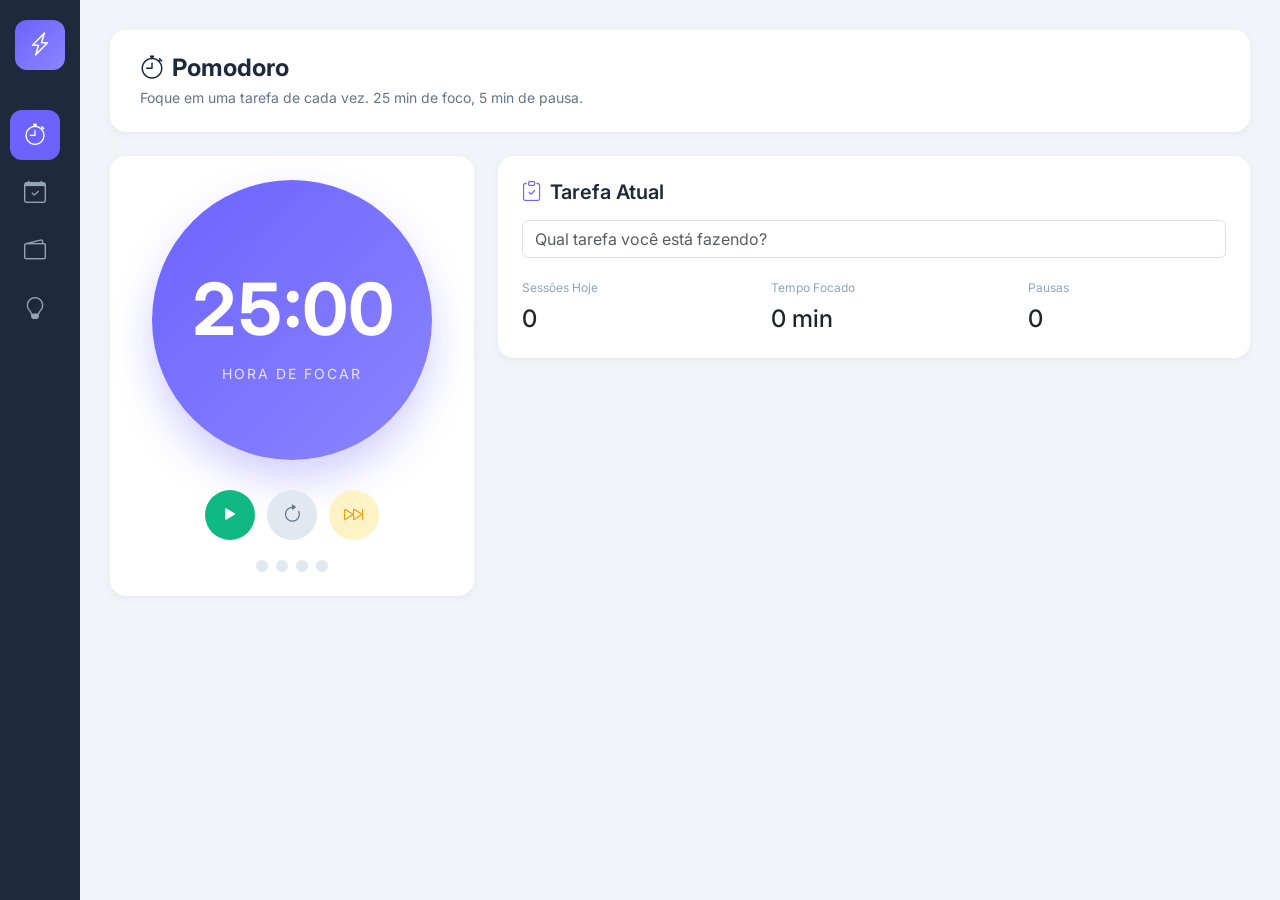
==== hub.html @ 2a26aab8 "Initial commit: OPB Sistema" ====
<!DOCTYPE html>
<html lang="pt-BR">
<head>
    <meta charset="UTF-8">
    <meta name="viewport" content="width=device-width, initial-scale=1.0">
    <title>OPB Hub - Produtividade</title>
    <link href="https://cdn.jsdelivr.net/npm/bootstrap@5.3.0/dist/css/bootstrap.min.css" rel="stylesheet">
    <link href="https://cdn.jsdelivr.net/npm/bootstrap-icons@1.10.0/font/bootstrap-icons.css" rel="stylesheet">
    <link href="https://fonts.googleapis.com/css2?family=Inter:wght@400;500;600;700&display=swap" rel="stylesheet">
    <style>
        * { font-family: 'Inter', sans-serif; }
        :root {
            --primary: #6C63FF;
            --success: #10B981;
            --warning: #F59E0B;
            --danger: #EF4444;
            --info: #3B82F6;
            --dark: #1E293B;
        }
        body { background: #F1F5F9; min-height: 100vh; }
        .sidebar {
            width: 80px;
            background: var(--dark);
            min-height: 100vh;
            position: fixed;
            left: 0;
            top: 0;
            display: flex;
            flex-direction: column;
            align-items: center;
            padding: 20px 0;
            z-index: 100;
        }
        .sidebar-logo {
            width: 50px;
            height: 50px;
            background: linear-gradient(135deg, var(--primary), #8B85FF);
            border-radius: 12px;
            display: flex;
            align-items: center;
            justify-content: center;
            color: white;
            font-size: 24px;
            margin-bottom: 40px;
        }
        .sidebar-nav { display: flex; flex-direction: column; gap: 8px; width: 100%; padding: 0 10px; }
        .nav-item {
            width: 50px;
            height: 50px;
            border-radius: 12px;
            display: flex;
            align-items: center;
            justify-content: center;
            color: #94A3B8;
            font-size: 22px;
            cursor: pointer;
            transition: all 0.3s;
            position: relative;
        }
        .nav-item:hover { background: rgba(255,255,255,0.1); color: white; }
        .nav-item.active { background: var(--primary); color: white; }
        .nav-item .tooltip { 
            position: absolute; 
            left: 60px; 
            background: var(--dark); 
            color: white; 
            padding: 6px 12px; 
            border-radius: 8px; 
            font-size: 13px;
            white-space: nowrap;
            opacity: 0;
            pointer-events: none;
            transition: opacity 0.3s;
        }
        .nav-item:hover .tooltip { opacity: 1; }
        .main { margin-left: 80px; padding: 30px; }
        .page { display: none; }
        .page.active { display: block; animation: fadeIn 0.4s ease; }
        @keyframes fadeIn { from { opacity: 0; } to { opacity: 1; } }
        .page-header {
            background: white;
            border-radius: 16px;
            padding: 24px 30px;
            margin-bottom: 24px;
            box-shadow: 0 2px 10px rgba(0,0,0,0.05);
        }
        .page-header h1 { font-size: 24px; font-weight: 700; margin: 0; color: var(--dark); }
        .page-header p { color: #64748B; margin: 4px 0 0; font-size: 14px; }
        .card {
            background: white;
            border-radius: 16px;
            padding: 24px;
            box-shadow: 0 2px 10px rgba(0,0,0,0.05);
            border: none;
        }
        .card h5 { font-weight: 600; color: var(--dark); margin-bottom: 16px; display: flex; align-items: center; gap: 8px; }
        .card h5 i { color: var(--primary); }
        
        /* Pomodoro */
        .pomodoro-timer {
            width: 280px;
            height: 280px;
            border-radius: 50%;
            background: linear-gradient(135deg, var(--primary), #8B85FF);
            display: flex;
            flex-direction: column;
            align-items: center;
            justify-content: center;
            margin: 0 auto;
            box-shadow: 0 20px 40px rgba(108, 99, 255, 0.3);
        }
        .pomodoro-time { font-size: 72px; font-weight: 700; color: white; font-variant-numeric: tabular-nums; }
        .pomodoro-label { color: rgba(255,255,255,0.8); font-size: 14px; text-transform: uppercase; letter-spacing: 2px; }
        .pomodoro-controls { display: flex; gap: 12px; justify-content: center; margin-top: 30px; }
        .btn-pomodoro {
            width: 50px;
            height: 50px;
            border-radius: 50%;
            border: none;
            display: flex;
            align-items: center;
            justify-content: center;
            font-size: 20px;
            transition: all 0.3s;
        }
        .btn-start { background: var(--success); color: white; }
        .btn-start:hover { transform: scale(1.1); }
        .btn-reset { background: #E2E8F0; color: #64748B; }
        .btn-skip { background: #FEF3C7; color: var(--warning); }
        .pomodoro-sessions { display: flex; gap: 8px; justify-content: center; margin-top: 20px; }
        .session-dot { width: 12px; height: 12px; border-radius: 50%; background: #E2E8F0; }
        .session-dot.done { background: var(--success); }
        
        /* Tasks */
        .task-item {
            display: flex;
            align-items: center;
            padding: 14px;
            background: #F8FAFC;
            border-radius: 12px;
            margin-bottom: 10px;
            transition: all 0.3s;
            cursor: pointer;
        }
        .task-item:hover { background: #F1F5F9; }
        .task-check {
            width: 24px;
            height: 24px;
            border-radius: 50%;
            border: 2px solid #CBD5E1;
            margin-right: 12px;
            display: flex;
            align-items: center;
            justify-content: center;
            transition: all 0.3s;
            flex-shrink: 0;
        }
        .task-item.done .task-check { background: var(--success); border-color: var(--success); color: white; }
        .task-item.done .task-text { text-decoration: line-through; color: #94A3B8; }
        .task-text { flex: 1; font-size: 14px; color: var(--dark); }
        .task-priority { width: 8px; height: 8px; border-radius: 50%; margin-left: 10px; }
        .task-priority.high { background: var(--danger); }
        .task-priority.medium { background: var(--warning); }
        .task-priority.low { background: var(--success); }
        .task-time { font-size: 12px; color: #94A3B8; margin-left: 10px; }
        .task-delete { color: #CBD5E1; margin-left: 10px; opacity: 0; transition: opacity 0.3s; }
        .task-item:hover .task-delete { opacity: 1; }
        .add-task {
            display: flex;
            gap: 10px;
            margin-top: 16px;
        }
        .add-task input { flex: 1; border: 2px solid #E2E8F0; border-radius: 10px; padding: 10px 14px; }
        .add-task input:focus { border-color: var(--primary); outline: none; }
        .add-task select { border: 2px solid #E2E8F0; border-radius: 10px; padding: 10px; background: white; }
        .add-task button { background: var(--primary); color: white; border: none; border-radius: 10px; padding: 10px 20px; font-weight: 600; }

        /* Finance */
        .finance-summary { display: grid; grid-template-columns: repeat(3, 1fr); gap: 16px; margin-bottom: 24px; }
        .finance-card {
            background: linear-gradient(135deg, var(--primary), #8B85FF);
            border-radius: 16px;
            padding: 20px;
            color: white;
        }
        .finance-card.income { background: linear-gradient(135deg, var(--success), #34D399); }
        .finance-card.expense { background: linear-gradient(135deg, var(--danger), #F87171); }
        .finance-card-label { font-size: 13px; opacity: 0.9; }
        .finance-card-value { font-size: 28px; font-weight: 700; margin-top: 4px; }
        .transaction-item {
            display: flex;
            align-items: center;
            padding: 12px 0;
            border-bottom: 1px solid #F1F5F9;
        }
        .transaction-item:last-child { border-bottom: none; }
        .transaction-icon {
            width: 40px;
            height: 40px;
            border-radius: 10px;
            display: flex;
            align-items: center;
            justify-content: center;
            margin-right: 12px;
        }
        .transaction-icon.income { background: #D1FAE5; color: var(--success); }
        .transaction-icon.expense { background: #FEE2E2; color: var(--danger); }
        .transaction-text { flex: 1; }
        .transaction-text strong { display: block; font-size: 14px; color: var(--dark); }
        .transaction-text span { font-size: 12px; color: #94A3B8; }
        .transaction-value { font-weight: 600; }
        .transaction-value.income { color: var(--success); }
        .transaction-value.expense { color: var(--danger); }
        .add-transaction { display: flex; gap: 10px; margin-top: 16px; }
        .add-transaction input, .add-transaction select { flex: 1; border: 2px solid #E2E8F0; border-radius: 10px; padding: 10px; }
        .add-transaction button { background: var(--primary); color: white; border: none; border-radius: 10px; padding: 10px 20px; font-weight: 600; }

        /* Ideas */
        .idea-card {
            background: linear-gradient(135deg, #FEF3C7, #FDE68A);
            border-radius: 12px;
            padding: 16px;
            margin-bottom: 12px;
            position: relative;
        }
        .idea-card h6 { font-weight: 600; color: #92400E; margin-bottom: 8px; }
        .idea-card p { font-size: 14px; color: #A16207; margin: 0; }
        .idea-tag {
            display: inline-block;
            background: rgba(255,255,255,0.6);
            padding: 4px 10px;
            border-radius: 20px;
            font-size: 11px;
            color: #92400E;
            margin-top: 10px;
        }
        .idea-date { position: absolute; top: 12px; right: 12px; font-size: 11px; color: #B45309; }
        .idea-actions { position: absolute; bottom: 12px; right: 12px; display: flex; gap: 8px; }
        .idea-actions button { background: white; border: none; width: 30px; height: 30px; border-radius: 8px; color: #92400E; cursor: pointer; }
        .add-idea { display: flex; gap: 10px; margin-bottom: 20px; }
        .add-idea input { flex: 1; border: 2px solid #E2E8F0; border-radius: 10px; padding: 12px; }
        .add-idea button { background: var(--warning); color: white; border: none; border-radius: 10px; padding: 12px 20px; font-weight: 600; }
        
        /* Calendar mini */
        .mini-calendar {
            display: grid;
            grid-template-columns: repeat(7, 1fr);
            gap: 4px;
            text-align: center;
        }
        .mini-calendar .day-name { font-size: 11px; color: #94A3B8; font-weight: 600; padding: 8px 0; }
        .mini-calendar .day {
            width: 36px;
            height: 36px;
            display: flex;
            align-items: center;
            justify-content: center;
            border-radius: 50%;
            font-size: 13px;
            cursor: pointer;
            transition: all 0.2s;
        }
        .mini-calendar .day:hover { background: #F1F5F9; }
        .mini-calendar .day.today { background: var(--primary); color: white; font-weight: 600; }
        .mini-calendar .day.has-task { background: #E0E7FF; }
        .mini-calendar .day.selected { background: #C7D2FE; }
    </style>
</head>
<body>
    <!-- Sidebar -->
    <div class="sidebar">
        <div class="sidebar-logo"><i class="bi bi-lightning-charge"></i></div>
        <div class="sidebar-nav">
            <div class="nav-item active" onclick="showPage('pomodoro')">
                <i class="bi bi-stopwatch"></i>
                <span class="tooltip">Pomodoro</span>
            </div>
            <div class="nav-item" onclick="showPage('planner')">
                <i class="bi bi-calendar-check"></i>
                <span class="tooltip">Planner</span>
            </div>
            <div class="nav-item" onclick="showPage('finances')">
                <i class="bi bi-wallet2"></i>
                <span class="tooltip">Finanças</span>
            </div>
            <div class="nav-item" onclick="showPage('ideas')">
                <i class="bi bi-lightbulb"></i>
                <span class="tooltip">Banco de Ideias</span>
            </div>
        </div>
    </div>

    <!-- Main Content -->
    <div class="main">
        <!-- POMODORO PAGE -->
        <div class="page active" id="page-pomodoro">
            <div class="page-header">
                <h1><i class="bi bi-stopwatch me-2"></i>Pomodoro</h1>
                <p>Foque em uma tarefa de cada vez. 25 min de foco, 5 min de pausa.</p>
            </div>
            <div class="row">
                <div class="col-md-4">
                    <div class="card">
                        <div class="pomodoro-timer">
                            <div class="pomodoro-time" id="timerDisplay">25:00</div>
                            <div class="pomodoro-label" id="timerLabel">Hora de Focar</div>
                        </div>
                        <div class="pomodoro-controls">
                            <button class="btn-pomodoro btn-start" onclick="toggleTimer()" id="btnToggle"><i class="bi bi-play-fill"></i></button>
                            <button class="btn-pomodoro btn-reset" onclick="resetTimer()"><i class="bi bi-arrow-clockwise"></i></button>
                            <button class="btn-pomodoro btn-skip" onclick="skipSession()"><i class="bi bi-skip-forward"></i></button>
                        </div>
                        <div class="pomodoro-sessions" id="sessionDots">
                            <div class="session-dot"></div>
                            <div class="session-dot"></div>
                            <div class="session-dot"></div>
                            <div class="session-dot"></div>
                        </div>
                    </div>
                </div>
                <div class="col-md-8">
                    <div class="card">
                        <h5><i class="bi bi-clipboard-check"></i>Tarefa Atual</h5>
                        <input type="text" class="form-control" id="currentTask" placeholder="Qual tarefa você está fazendo?">
                        <div class="d-flex gap-3 mt-3">
                            <div class="flex-fill">
                                <label class="form-label" style="font-size:12px;color:#94A3B8">Sessões Hoje</label>
                                <div class="h4 mb-0" id="sessionsToday">0</div>
                            </div>
                            <div class="flex-fill">
                                <label class="form-label" style="font-size:12px;color:#94A3B8">Tempo Focado</label>
                                <div class="h4 mb-0" id="focusedTime">0 min</div>
                            </div>
                            <div class="flex-fill">
                                <label class="form-label" style="font-size:12px;color:#94A3B8">Pausas</label>
                                <div class="h4 mb-0" id="breaksTaken">0</div>
                            </div>
                        </div>
                    </div>
                </div>
            </div>
        </div>

        <!-- PLANNER PAGE -->
        <div class="page" id="page-planner">
            <div class="page-header">
                <h1><i class="bi bi-calendar-check me-2"></i>Planner Diário</h1>
                <p id="todayDate"></p>
            </div>
            <div class="row">
                <div class="col-md-8">
                    <div class="card mb-4">
                        <h5><i class="bi bi-list-task"></i>Tarefas de Hoje</h5>
                        <div id="taskList"></div>
                        <div class="add-task">
                            <input type="text" id="newTaskInput" placeholder="Nova tarefa..." onkeypress="if(event.key==='Enter')addTask()">
                            <select id="newTaskPriority">
                                <option value="medium">Média</option>
                                <option value="high">Alta</option>
                                <option value="low">Baixa</option>
                            </select>
                            <button onclick="addTask()"><i class="bi bi-plus"></i> Adicionar</button>
                        </div>
                    </div>
                    <div class="card">
                        <h5><i class="bi bi-hourglass-split"></i>Hábitos Diários</h5>
                        <div class="row" id="habitsList"></div>
                    </div>
                </div>
                <div class="col-md-4">
                    <div class="card">
                        <h5><i class="bi bi-calendar3"></i>Maio 2026</h5>
                        <div class="mini-calendar" id="miniCalendar"></div>
                    </div>
                </div>
            </div>
        </div>

        <!-- FINANCES PAGE -->
        <div class="page" id="page-finances">
            <div class="page-header">
                <h1><i class="bi bi-wallet2 me-2"></i>Finanças Pessoais</h1>
                <p>Controle suas entradas e saídas</p>
            </div>
            <div class="finance-summary">
                <div class="finance-card income">
                    <div class="finance-card-label">Entradas do Mês</div>
                    <div class="finance-card-value" id="totalIncome">R$ 0</div>
                </div>
                <div class="finance-card expense">
                    <div class="finance-card-label">Despesas do Mês</div>
                    <div class="finance-card-value" id="totalExpense">R$ 0</div>
                </div>
                <div class="finance-card">
                    <div class="finance-card-label">Saldo</div>
                    <div class="finance-card-value" id="totalBalance">R$ 0</div>
                </div>
            </div>
            <div class="row">
                <div class="col-md-6">
                    <div class="card">
                        <h5><i class="bi bi-arrow-down-circle"></i>Últimas Transações</h5>
                        <div id="transactionsList"></div>
                        <div class="add-transaction">
                            <input type="text" id="txDesc" placeholder="Descrição">
                            <input type="number" id="txValue" placeholder="Valor" style="max-width:100px">
                            <select id="txType">
                                <option value="income">Entrada</option>
                                <option value="expense">Despesa</option>
                            </select>
                            <button onclick="addTransaction()"><i class="bi bi-plus"></i></button>
                        </div>
                    </div>
                </div>
                <div class="col-md-6">
                    <div class="card">
                        <h5><i class="bi bi-pie-chart"></i>Resumo por Categoria</h5>
                        <div id="categorySummary"></div>
                    </div>
                </div>
            </div>
        </div>

        <!-- IDEAS PAGE -->
        <div class="page" id="page-ideas">
            <div class="page-header">
                <h1><i class="bi bi-lightbulb me-2"></i>Banco de Ideias</h1>
                <p>Suas ideias para quando a inspiração vier</p>
            </div>
            <div class="card">
                <div class="add-idea">
                    <input type="text" id="newIdeaTitle" placeholder="Título da ideia...">
                    <input type="text" id="newIdeaTag" placeholder="Tag (ex: projeto, trabalho)">
                    <button onclick="addIdea()"><i class="bi bi-plus"></i> Ideia</button>
                </div>
                <div id="ideasList"></div>
            </div>
        </div>
    </div>

    <script>
        const API = 'http://localhost:8088';
        
        // === POMODORO ===
        let timerInterval = null;
        let timeLeft = 25 * 60;
        let isRunning = false;
        let sessions = 0;
        let focusedMinutes = 0;
        let breaks = 0;
        let isBreak = false;

        function toggleTimer() {
            if (isRunning) {
                clearInterval(timerInterval);
                isRunning = false;
                document.getElementById('btnToggle').innerHTML = '<i class="bi bi-play-fill"></i>';
            } else {
                isRunning = true;
                document.getElementById('btnToggle').innerHTML = '<i class="bi bi-pause-fill"></i>';
                timerInterval = setInterval(() => {
                    timeLeft--;
                    updateTimerDisplay();
                    if (timeLeft <= 0) {
                        if (isBreak) {
                            sessions++;
                            focusedMinutes += 25;
                            document.getElementById('sessionsToday').textContent = sessions;
                            document.getElementById('focusedTime').textContent = focusedMinutes + ' min';
                            updateSessionDots();
                            isBreak = false;
                            timeLeft = 25 * 60;
                            document.getElementById('timerLabel').textContent = 'Hora de Focar';
                        } else {
                            breaks++;
                            document.getElementById('breaksTaken').textContent = breaks;
                            isBreak = true;
                            timeLeft = 5 * 60;
                            document.getElementById('timerLabel').textContent = 'Pausa Curta';
                        }
                        new Notification(isBreak ? 'Pausa! Descanse 5 min ☕' : 'Sessão completa! 🎉').play();
                    }
                }, 1000);
            }
        }

        function resetTimer() {
            clearInterval(timerInterval);
            isRunning = false;
            timeLeft = isBreak ? 5 * 60 : 25 * 60;
            document.getElementById('btnToggle').innerHTML = '<i class="bi bi-play-fill"></i>';
            updateTimerDisplay();
        }

        function skipSession() {
            clearInterval(timerInterval);
            isRunning = false;
            if (isBreak) {
                sessions++;
                focusedMinutes += 25;
                document.getElementById('sessionsToday').textContent = sessions;
                document.getElementById('focusedTime').textContent = focusedMinutes + ' min';
                updateSessionDots();
                isBreak = false;
                timeLeft = 25 * 60;
                document.getElementById('timerLabel').textContent = 'Hora de Focar';
            } else {
                isBreak = true;
                timeLeft = 5 * 60;
                document.getElementById('timerLabel').textContent = 'Pausa Curta';
            }
            document.getElementById('btnToggle').innerHTML = '<i class="bi bi-play-fill"></i>';
            updateTimerDisplay();
        }

        function updateTimerDisplay() {
            const m = Math.floor(timeLeft / 60).toString().padStart(2, '0');
            const s = (timeLeft % 60).toString().padStart(2, '0');
            document.getElementById('timerDisplay').textContent = `${m}:${s}`;
        }

        function updateSessionDots() {
            const dots = document.querySelectorAll('.session-dot');
            dots.forEach((d, i) => {
                d.classList.toggle('done', i < sessions % 4);
            });
        }

        class Notification {
            constructor(msg) { alert(msg); }
            play() {}
        }

        // === TASKS ===
        let tasks = JSON.parse(localStorage.getItem('opb_tasks') || '[]');

        function loadTasks() {
            const today = new Date().toDateString();
            tasks = tasks.filter(t => t.date === today);
            renderTasks();
        }

        function renderTasks() {
            const list = document.getElementById('taskList');
            if (tasks.length === 0) {
                list.innerHTML = '<p class="text-muted text-center py-4">Nenhuma tarefa hoje 🎯</p>';
                return;
            }
            list.innerHTML = tasks.map((t, i) => `
                <div class="task-item ${t.done ? 'done' : ''}" onclick="toggleTask(${i})">
                    <div class="task-check">${t.done ? '✓' : ''}</div>
                    <div class="task-text">${t.text}</div>
                    <div class="task-priority ${t.priority}"></div>
                    <i class="bi bi-trash task-delete" onclick="event.stopPropagation(); deleteTask(${i})"></i>
                </div>
            `).join('');
            localStorage.setItem('opb_tasks', JSON.stringify(tasks));
        }

        function addTask() {
            const input = document.getElementById('newTaskInput');
            const priority = document.getElementById('newTaskPriority').value;
            if (!input.value.trim()) return;
            tasks.push({
                text: input.value.trim(),
                done: false,
                priority,
                date: new Date().toDateString()
            });
            input.value = '';
            renderTasks();
        }

        function toggleTask(i) {
            tasks[i].done = !tasks[i].done;
            renderTasks();
        }

        function deleteTask(i) {
            tasks.splice(i, 1);
            renderTasks();
        }

        // === HABITS ===
        let habits = JSON.parse(localStorage.getItem('opb_habits') || '[]');
        if (habits.length === 0) {
            habits = ['Exercitar', 'Ler 30min', 'Meditar', 'Beber 2L água'].map(h => ({ name: h, done: false }));
        }

        function renderHabits() {
            document.getElementById('habitsList').innerHTML = habits.map((h, i) => `
                <div class="col-6 mb-3">
                    <div class="p-3 rounded" style="background:${h.done ? '#D1FAE5' : '#F1F5F9'}; cursor:pointer" onclick="toggleHabit(${i})">
                        <i class="bi ${h.done ? 'bi-check-circle-fill' : 'bi-circle'} me-2" style="color:${h.done ? '#10B981' : '#CBD5E1'}"></i>
                        <span style="color:${h.done ? '#065F46' : '#64748B'}">${h.name}</span>
                    </div>
                </div>
            `).join('');
            localStorage.setItem('opb_habits', JSON.stringify(habits));
        }

        function toggleHabit(i) {
            habits[i].done = !habits[i].done;
            renderHabits();
        }

        // === CALENDAR ===
        function renderCalendar() {
            const cal = document.getElementById('miniCalendar');
            const days = ['D', 'S', 'T', 'Q', 'Q', 'S', 'S'];
            let html = days.map(d => `<div class="day-name">${d}</div>`).join('');
            const firstDay = new Date(2026, 4, 1).getDay();
            const daysInMonth = new Date(2026, 5, 0).getDate();
            const today = new Date().getDate();
            for (let i = 0; i < firstDay; i++) html += '<div></div>';
            for (let d = 1; d <= daysInMonth; d++) {
                const cls = d === today ? 'today' : '';
                html += `<div class="day ${cls}">${d}</div>`;
            }
            cal.innerHTML = html;
        }

        // === FINANCES ===
        let transactions = JSON.parse(localStorage.getItem('opb_transactions') || '[]');

        function renderTransactions() {
            const list = document.getElementById('transactionsList');
            if (transactions.length === 0) {
                list.innerHTML = '<p class="text-muted text-center py-4">Nenhuma transação ainda 💳</p>';
            } else {
                list.innerHTML = transactions.slice(-5).reverse().map(t => `
                    <div class="transaction-item">
                        <div class="transaction-icon ${t.type}"><i class="bi bi-${t.type === 'income' ? 'arrow-down' : 'arrow-up'}"></i></div>
                        <div class="transaction-text"><strong>${t.desc}</strong><span>${t.date}</span></div>
                        <div class="transaction-value ${t.type}">${t.type === 'income' ? '+' : '-'}R$ ${t.value.toLocaleString('pt-BR')}</div>
                    </div>
                `).join('');
            }
            updateFinanceSummary();
        }

        function addTransaction() {
            const desc = document.getElementById('txDesc').value.trim();
            const value = parseFloat(document.getElementById('txValue').value);
            const type = document.getElementById('txType').value;
            if (!desc || !value) return;
            transactions.push({ desc, value, type, date: new Date().toLocaleDateString('pt-BR') });
            document.getElementById('txDesc').value = '';
            document.getElementById('txValue').value = '';
            renderTransactions();
            localStorage.setItem('opb_transactions', JSON.stringify(transactions));
        }

        function updateFinanceSummary() {
            const income = transactions.filter(t => t.type === 'income').reduce((s, t) => s + t.value, 0);
            const expense = transactions.filter(t => t.type === 'expense').reduce((s, t) => s + t.value, 0);
            document.getElementById('totalIncome').textContent = `R$ ${income.toLocaleString('pt-BR')}`;
            document.getElementById('totalExpense').textContent = `R$ ${expense.toLocaleString('pt-BR')}`;
            document.getElementById('totalBalance').textContent = `R$ ${(income - expense).toLocaleString('pt-BR')}`;
        }

        // === IDEAS ===
        let ideas = JSON.parse(localStorage.getItem('opb_ideas') || '[]');

        function renderIdeas() {
            const list = document.getElementById('ideasList');
            if (ideas.length === 0) {
                list.innerHTML = '<p class="text-muted text-center py-4">Nenhuma ideia ainda 💡 Clique em "Ideia" para adicionar!</p>';
            } else {
                list.innerHTML = ideas.map((idea, i) => `
                    <div class="idea-card">
                        <div class="idea-date">${idea.date}</div>
                        <h6>${idea.title}</h6>
                        ${idea.tag ? `<span class="idea-tag">${idea.tag}</span>` : ''}
                        <div class="idea-actions">
                            <button onclick="copyIdea(${i})" title="Copiar"><i class="bi bi-copy"></i></button>
                            <button onclick="deleteIdea(${i})" title="Excluir"><i class="bi bi-trash"></i></button>
                        </div>
                    </div>
                `).join('');
            }
            localStorage.setItem('opb_ideas', JSON.stringify(ideas));
        }

        function addIdea() {
            const title = document.getElementById('newIdeaTitle').value.trim();
            const tag = document.getElementById('newIdeaTag').value.trim();
            if (!title) return;
            ideas.unshift({ title, tag, date: new Date().toLocaleDateString('pt-BR') });
            document.getElementById('newIdeaTitle').value = '';
            document.getElementById('newIdeaTag').value = '';
            renderIdeas();
        }

        function copyIdea(i) {
            navigator.clipboard.writeText(ideas[i].title);
        }

        function deleteIdea(i) {
            ideas.splice(i, 1);
            renderIdeas();
        }

        // === NAVIGATION ===
        function showPage(page) {
            document.querySelectorAll('.page').forEach(p => p.classList.remove('active'));
            document.querySelectorAll('.nav-item').forEach(n => n.classList.remove('active'));
            document.getElementById(`page-${page}`).classList.add('active');
            document.querySelector(`.nav-item[onclick="showPage('${page}')"]`).classList.add('active');
        }

        // === INIT ===
        document.getElementById('todayDate').textContent = new Date().toLocaleDateString('pt-BR', { weekday: 'long', day: 'numeric', month: 'long' });
        loadTasks();
        renderHabits();
        renderCalendar();
        renderTransactions();
        renderIdeas();
    </script>
</body>
</html>
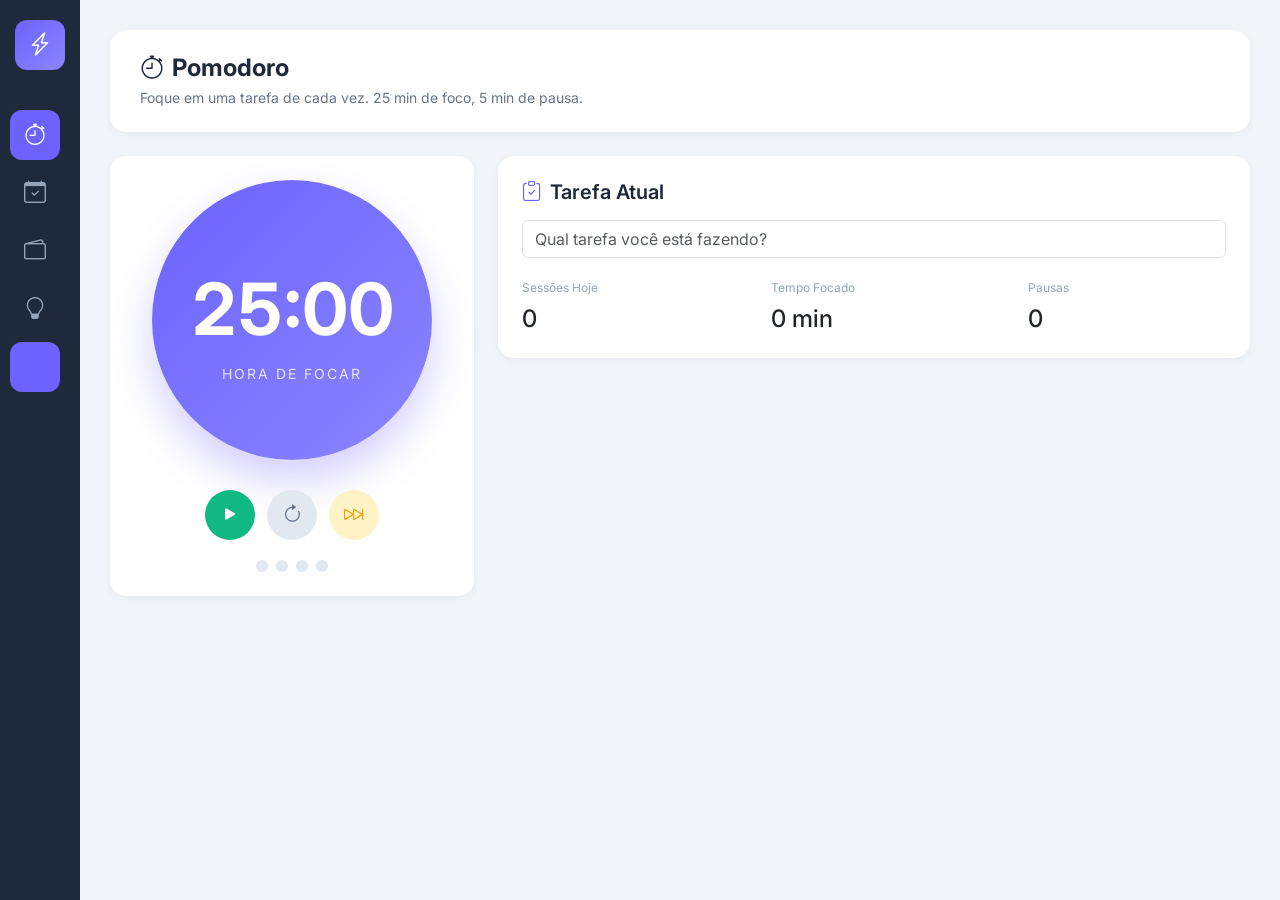
==== commit 0b0070a5: "fix(termux): /tmp/ sem permissao no Android -> \C:\Users\cleit/.cache/opb" ====
--- a/hub.html
+++ b/hub.html
@@ -286,6 +286,10 @@
             <div class="nav-item" onclick="showPage('ideas')">
                 <i class="bi bi-lightbulb"></i>
                 <span class="tooltip">Banco de Ideias</span>
+            </div>
+            <div class="nav-item" onclick="window.location.href='/plataforma'" style="background:var(--primary);color:white;margin-top:auto">
+                <i class="bi bi-university"></i>
+                <span class="tooltip">Consultor</span>
             </div>
         </div>
     </div>
